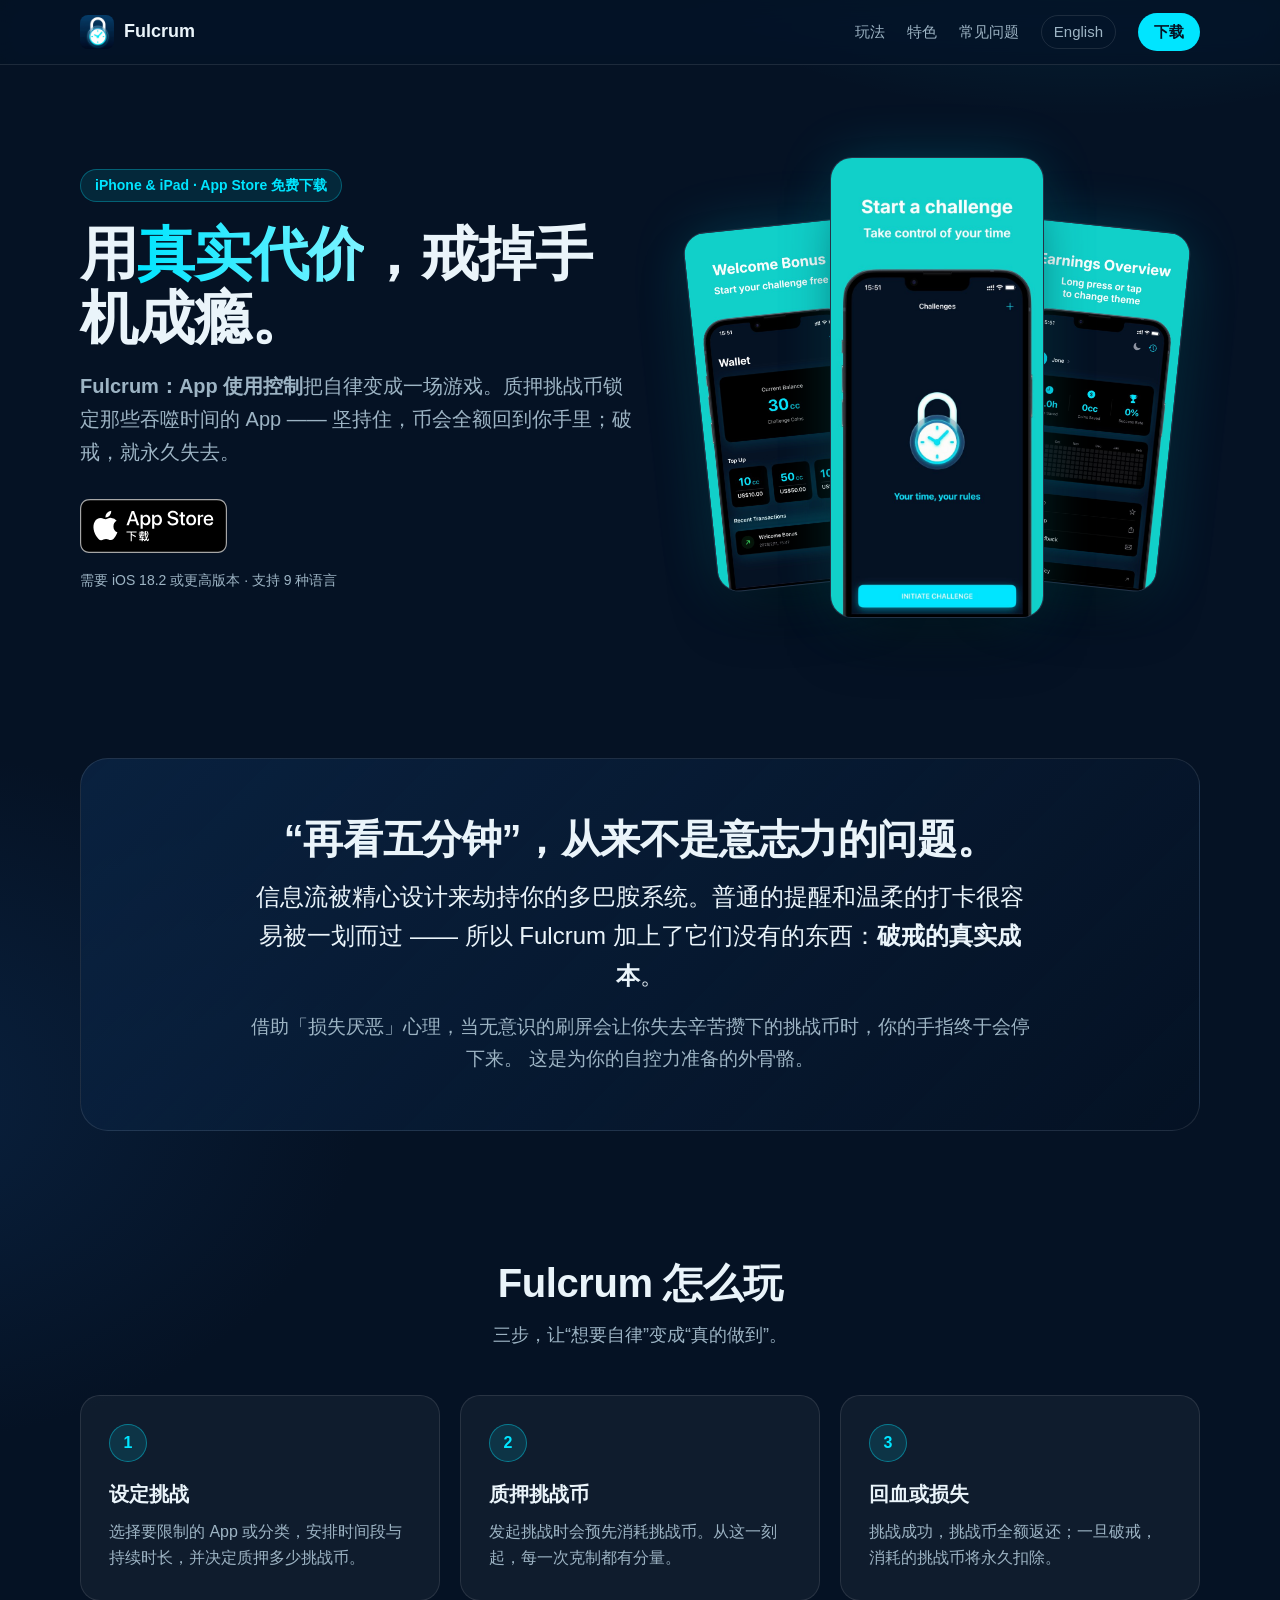
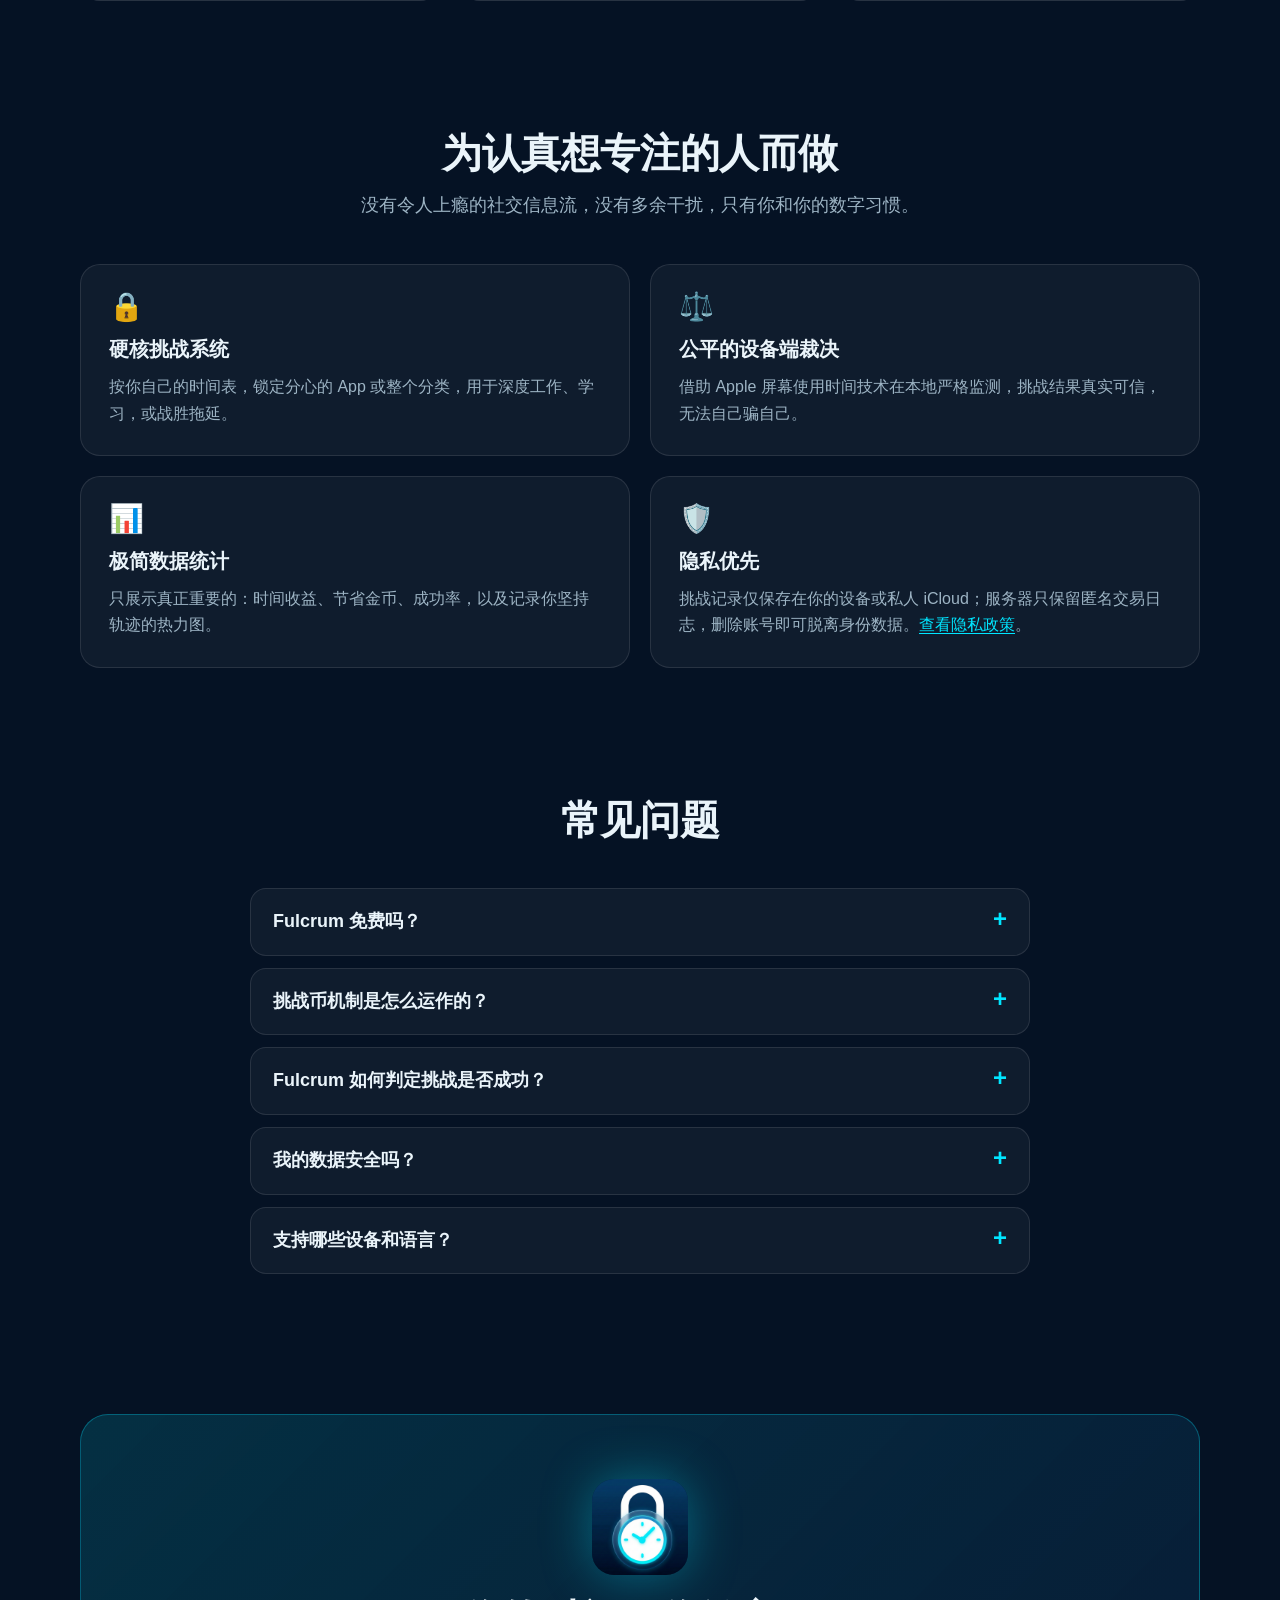
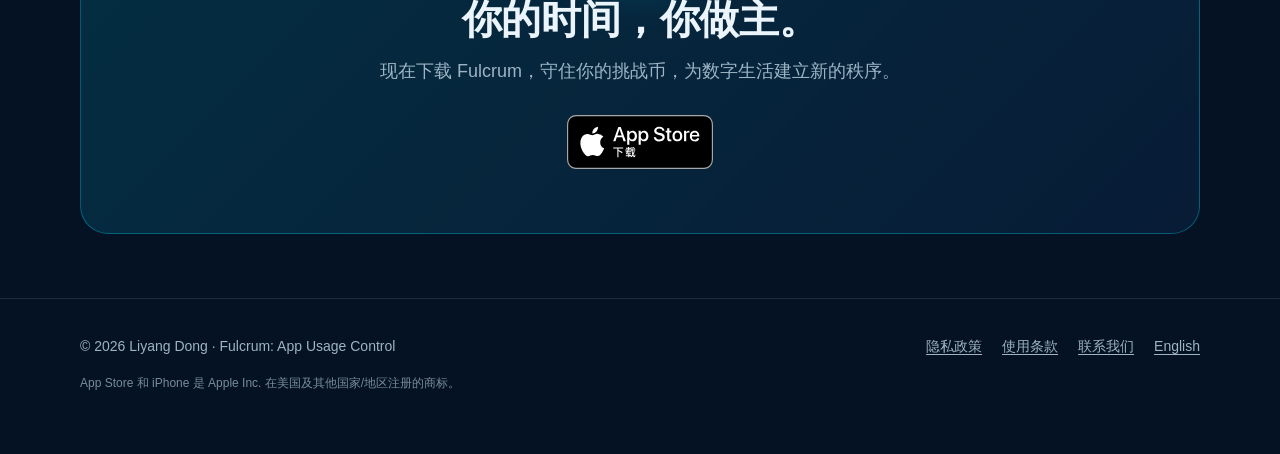
==== zh/index.html @ 0c9c8275 "Update from https://github.com/HanYu-O/AppLimit/commit/65a8d8a22ba18b634d872456c0f479a492f5ca6c" ====
<!DOCTYPE html>
<html lang="zh-Hans">

<head>
    <meta charset="UTF-8">
    <meta name="viewport" content="width=device-width, initial-scale=1">
    <title>Fulcrum：App 使用控制 – 戒手机成瘾、专注挑战 iPhone 应用</title>
    <meta name="description" content="Fulcrum 是一款游戏化的 iPhone 防沉迷应用：质押挑战币锁定分心的 App，坚持到底返还，失败则永久扣除。App Store 免费下载。">
    <meta name="keywords" content="Fulcrum, App 使用控制, 屏幕使用时间, 戒手机, 手机成瘾, 专注, 应用限制, 防沉迷, 自律, 损失厌恶, iPhone">
    <meta name="author" content="Liyang Dong">
    <meta name="robots" content="index, follow, max-image-preview:large">
    <meta name="theme-color" content="#051224">
    <meta name="apple-itunes-app" content="app-id=6755647660">

    <link rel="canonical" href="https://fulcrum.hanyu.technology/zh/">
    <link rel="alternate" hreflang="en" href="https://fulcrum.hanyu.technology/">
    <link rel="alternate" hreflang="zh-Hans" href="https://fulcrum.hanyu.technology/zh/">
    <link rel="alternate" hreflang="x-default" href="https://fulcrum.hanyu.technology/">

    <link rel="icon" type="image/png" sizes="32x32" href="../assets/favicon-32.png">
    <link rel="apple-touch-icon" href="../assets/apple-touch-icon.png">

    <meta property="og:type" content="website">
    <meta property="og:site_name" content="Fulcrum">
    <meta property="og:title" content="Fulcrum：App 使用控制 – 你的时间，你做主">
    <meta property="og:description" content="质押挑战币，锁定分心的 App，坚持专注即可赢回。一款游戏化的 iPhone 防沉迷应用。">
    <meta property="og:url" content="https://fulcrum.hanyu.technology/zh/">
    <meta property="og:image" content="https://fulcrum.hanyu.technology/assets/og-image.png">
    <meta property="og:image:width" content="1200">
    <meta property="og:image:height" content="630">
    <meta property="og:image:alt" content="Fulcrum：App 使用控制 应用图标与截图">
    <meta property="og:locale" content="zh_CN">
    <meta property="og:locale:alternate" content="en_US">
    <meta name="twitter:card" content="summary_large_image">
    <meta name="twitter:title" content="Fulcrum：App 使用控制 – 你的时间，你做主">
    <meta name="twitter:description" content="质押挑战币，锁定分心的 App，坚持专注即可赢回。">
    <meta name="twitter:image" content="https://fulcrum.hanyu.technology/assets/og-image.png">

    <link rel="preload" as="image" href="../assets/screenshot-1.jpg">
    <link rel="stylesheet" href="../assets/style.css">

    <script type="application/ld+json">
    {
      "@context": "https://schema.org",
      "@graph": [
        {
          "@type": "SoftwareApplication",
          "@id": "https://fulcrum.hanyu.technology/zh/#app",
          "name": "Fulcrum: App Usage Control",
          "alternateName": ["Fulcrum", "Fulcrum App 使用控制"],
          "description": "一款游戏化的 iPhone / iPad 防沉迷应用。质押挑战币发起专注挑战并锁定分心的 App,成功则全额返还,失败则永久扣除。",
          "applicationCategory": "UtilitiesApplication",
          "operatingSystem": "iOS 18.2 或更高版本",
          "inLanguage": ["zh-Hans", "en", "zh-Hant", "ja", "fr", "es", "de", "pt-BR", "ar"],
          "url": "https://fulcrum.hanyu.technology/zh/",
          "downloadUrl": "https://apps.apple.com/app/id6755647660",
          "installUrl": "https://apps.apple.com/app/id6755647660",
          "image": "https://fulcrum.hanyu.technology/assets/icon-512.png",
          "screenshot": [
            "https://fulcrum.hanyu.technology/assets/screenshot-1.jpg",
            "https://fulcrum.hanyu.technology/assets/screenshot-2.jpg",
            "https://fulcrum.hanyu.technology/assets/screenshot-3.jpg"
          ],
          "offers": { "@type": "Offer", "price": "0", "priceCurrency": "USD" },
          "author": { "@type": "Person", "name": "Liyang Dong" }
        },
        {
          "@type": "WebSite",
          "@id": "https://fulcrum.hanyu.technology/zh/#website",
          "name": "Fulcrum：App 使用控制",
          "url": "https://fulcrum.hanyu.technology/zh/",
          "inLanguage": "zh-Hans"
        },
        {
          "@type": "FAQPage",
          "mainEntity": [
            {
              "@type": "Question",
              "name": "Fulcrum 免费吗?",
              "acceptedAnswer": { "@type": "Answer", "text": "Fulcrum 可免费下载,新用户会获得一份新装奖励挑战币,可直接发起第一次挑战。更多挑战币可通过应用内购买自愿获取。" }
            },
            {
              "@type": "Question",
              "name": "挑战币机制是怎么运作的?",
              "acceptedAnswer": { "@type": "Answer", "text": "发起挑战时需要预先消耗一定数量的挑战币。挑战期间遵守规则直到结束,即可全额拿回;如果中途破戒、打开了被锁定的 App,消耗的挑战币将永久扣除。" }
            },
            {
              "@type": "Question",
              "name": "Fulcrum 如何判定挑战是否成功?",
              "acceptedAnswer": { "@type": "Answer", "text": "Fulcrum 使用 Apple 的屏幕使用时间技术,在设备本地监测你所选择的 App 和分类,挑战结果完全在设备端判定。" }
            },
            {
              "@type": "Question",
              "name": "我的数据安全吗?",
              "acceptedAnswer": { "@type": "Answer", "text": "挑战记录仅存储在你的设备或你的私人 iCloud 中;云端服务器只保留用于记账的匿名交易日志;删除账号后,你的身份数据会被永久脱离。" }
            },
            {
              "@type": "Question",
              "name": "支持哪些设备和语言?",
              "acceptedAnswer": { "@type": "Answer", "text": "需要 iOS 18.2 或更高版本,支持 iPhone 和 iPad。支持英语、简体中文、繁体中文、日语、法语、西班牙语、德语、巴西葡萄牙语和阿拉伯语。" }
            }
          ]
        }
      ]
    }
    </script>
</head>

<body>
    <a class="skip-link" href="#main">跳到正文</a>

    <header class="site-header">
        <div class="container nav">
            <a class="brand" href="./" aria-label="Fulcrum 首页">
                <img src="../assets/apple-touch-icon.png" alt="" width="34" height="34">
                Fulcrum
            </a>
            <nav class="nav-links" aria-label="主导航">
                <a class="hide-sm" href="#how-it-works">玩法</a>
                <a class="hide-sm" href="#features">特色</a>
                <a class="hide-sm" href="#faq">常见问题</a>
                <a class="lang-switch" href="../" hreflang="en" lang="en">English</a>
                <a class="btn-small" href="https://apps.apple.com/app/id6755647660">下载</a>
            </nav>
        </div>
    </header>

    <main id="main">
        <!-- Hero -->
        <div class="hero">
            <div class="container hero-grid">
                <div>
                    <p class="eyebrow">iPhone &amp; iPad · App Store 免费下载</p>
                    <h1>用<span class="accent">真实代价</span>，戒掉手机成瘾。</h1>
                    <p class="lead">
                        <strong>Fulcrum：App 使用控制</strong>把自律变成一场游戏。质押挑战币锁定那些吞噬时间的 App
                        &mdash;&mdash; 坚持住，币会全额回到你手里；破戒，就永久失去。
                    </p>
                    <div class="cta-row">
                        <a class="badge-link" href="https://apps.apple.com/app/id6755647660">
                            <img src="../assets/appstore-badge-zh.svg" alt="从 App Store 下载" width="162" height="54">
                        </a>
                    </div>
                    <p class="meta-line">需要 iOS 18.2 或更高版本 · 支持 9 种语言</p>
                </div>

                <div class="phones" aria-label="Fulcrum 应用截图">
                    <img class="phone left" src="../assets/screenshot-2.jpg" alt="Fulcrum 钱包页面：挑战币余额与新装奖励" width="600" height="1298">
                    <img class="phone center" src="../assets/screenshot-1.jpg" alt="Fulcrum 挑战页面：发起挑战按钮" width="600" height="1298">
                    <img class="phone right" src="../assets/screenshot-3.jpg" alt="Fulcrum 收益总览：时间收益、节省金币与成功率" width="600" height="1298">
                </div>
            </div>
        </div>

        <!-- Problem statement -->
        <section aria-labelledby="why">
            <div class="container">
                <div class="statement">
                    <h2 id="why">&ldquo;再看五分钟&rdquo;，从来不是意志力的问题。</h2>
                    <p>
                        信息流被精心设计来劫持你的多巴胺系统。普通的提醒和温柔的打卡很容易被一划而过
                        &mdash;&mdash; 所以 Fulcrum 加上了它们没有的东西：<strong>破戒的真实成本</strong>。
                    </p>
                    <p>
                        借助「损失厌恶」心理，当无意识的刷屏会让你失去辛苦攒下的挑战币时，你的手指终于会停下来。
                        这是为你的自控力准备的外骨骼。
                    </p>
                </div>
            </div>
        </section>

        <!-- How it works -->
        <section id="how-it-works" aria-labelledby="how-title">
            <div class="container">
                <div class="section-head">
                    <h2 id="how-title">Fulcrum 怎么玩</h2>
                    <p>三步，让“想要自律”变成“真的做到”。</p>
                </div>
                <div class="grid grid-3">
                    <article class="card">
                        <div class="step-num" aria-hidden="true">1</div>
                        <h3>设定挑战</h3>
                        <p>选择要限制的 App 或分类，安排时间段与持续时长，并决定质押多少挑战币。</p>
                    </article>
                    <article class="card">
                        <div class="step-num" aria-hidden="true">2</div>
                        <h3>质押挑战币</h3>
                        <p>发起挑战时会预先消耗挑战币。从这一刻起，每一次克制都有分量。</p>
                    </article>
                    <article class="card">
                        <div class="step-num" aria-hidden="true">3</div>
                        <h3>回血或损失</h3>
                        <p>挑战成功，挑战币全额返还；一旦破戒，消耗的挑战币将永久扣除。</p>
                    </article>
                </div>
            </div>
        </section>

        <!-- Features -->
        <section id="features" aria-labelledby="features-title">
            <div class="container">
                <div class="section-head">
                    <h2 id="features-title">为认真想专注的人而做</h2>
                    <p>没有令人上瘾的社交信息流，没有多余干扰，只有你和你的数字习惯。</p>
                </div>
                <div class="grid grid-2">
                    <article class="card">
                        <div class="feature-icon" aria-hidden="true">🔒</div>
                        <h3>硬核挑战系统</h3>
                        <p>按你自己的时间表，锁定分心的 App 或整个分类，用于深度工作、学习，或战胜拖延。</p>
                    </article>
                    <article class="card">
                        <div class="feature-icon" aria-hidden="true">⚖️</div>
                        <h3>公平的设备端裁决</h3>
                        <p>借助 Apple 屏幕使用时间技术在本地严格监测，挑战结果真实可信，无法自己骗自己。</p>
                    </article>
                    <article class="card">
                        <div class="feature-icon" aria-hidden="true">📊</div>
                        <h3>极简数据统计</h3>
                        <p>只展示真正重要的：时间收益、节省金币、成功率，以及记录你坚持轨迹的热力图。</p>
                    </article>
                    <article class="card">
                        <div class="feature-icon" aria-hidden="true">🛡️</div>
                        <h3>隐私优先</h3>
                        <p>挑战记录仅保存在你的设备或私人 iCloud；服务器只保留匿名交易日志，删除账号即可脱离身份数据。<a href="../Privacy%20Policy.html">查看隐私政策</a>。</p>
                    </article>
                </div>
            </div>
        </section>

        <!-- FAQ -->
        <section id="faq" aria-labelledby="faq-title">
            <div class="container">
                <div class="section-head">
                    <h2 id="faq-title">常见问题</h2>
                </div>
                <div class="faq">
                    <details>
                        <summary>Fulcrum 免费吗？</summary>
                        <p>Fulcrum 可免费下载，新用户会获得一份新装奖励挑战币，可直接发起第一次挑战。更多挑战币可通过应用内购买自愿获取。</p>
                    </details>
                    <details>
                        <summary>挑战币机制是怎么运作的？</summary>
                        <p>发起挑战时需要预先消耗一定数量的挑战币。挑战期间遵守规则直到结束，即可全额拿回；如果中途破戒、打开了被锁定的 App，消耗的挑战币将永久扣除。</p>
                    </details>
                    <details>
                        <summary>Fulcrum 如何判定挑战是否成功？</summary>
                        <p>Fulcrum 使用 Apple 的屏幕使用时间技术，在设备本地监测你所选择的 App 和分类，挑战结果完全在设备端判定。</p>
                    </details>
                    <details>
                        <summary>我的数据安全吗？</summary>
                        <p>挑战记录仅存储在你的设备或你的私人 iCloud 中；云端服务器只保留用于记账的匿名交易日志；删除账号后，你的身份数据会被永久脱离。</p>
                    </details>
                    <details>
                        <summary>支持哪些设备和语言？</summary>
                        <p>需要 iOS 18.2 或更高版本，支持 iPhone 和 iPad。支持英语、简体中文、繁体中文、日语、法语、西班牙语、德语、巴西葡萄牙语和阿拉伯语。</p>
                    </details>
                </div>
            </div>
        </section>

        <!-- Final CTA -->
        <section class="final-cta" aria-labelledby="cta-title">
            <div class="container">
                <div class="box">
                    <img class="app-icon" src="../assets/icon-512.png" alt="Fulcrum 应用图标" width="96" height="96" loading="lazy">
                    <h2 id="cta-title">你的时间，你做主。</h2>
                    <p>现在下载 Fulcrum，守住你的挑战币，为数字生活建立新的秩序。</p>
                    <div class="cta-row">
                        <a class="badge-link" href="https://apps.apple.com/app/id6755647660">
                            <img src="../assets/appstore-badge-zh.svg" alt="从 App Store 下载" width="162" height="54" loading="lazy">
                        </a>
                    </div>
                </div>
            </div>
        </section>
    </main>

    <footer class="site-footer">
        <div class="container">
            <div class="footer-inner">
                <div>&copy; 2026 Liyang Dong · Fulcrum: App Usage Control</div>
                <nav class="footer-links" aria-label="页脚">
                    <a href="../Privacy%20Policy.html">隐私政策</a>
                    <a href="../Terms%20%26%20Conditions.html">使用条款</a>
                    <a href="mailto:hanyu0929@gmail.com">联系我们</a>
                    <a href="../" hreflang="en" lang="en">English</a>
                </nav>
            </div>
            <p class="disclaimer">App Store 和 iPhone 是 Apple Inc. 在美国及其他国家/地区注册的商标。</p>
        </div>
    </footer>
</body>

</html>
---- assets/style.css ----
/* Fulcrum 宣传页样式 — 主题色取自 App 内 AppTheme (#00E5FF / #051224 / #0A2342) */
:root {
    --cyan: #00e5ff;
    --cyan-soft: #5fb8c9;
    --navy: #051224;
    --deep: #0a2342;
    --card: rgba(255, 255, 255, 0.045);
    --card-border: rgba(255, 255, 255, 0.1);
    --text: #eaf4fa;
    --muted: #9db4c4;
    --radius: 20px;
    --max: 1120px;
}

*,
*::before,
*::after {
    box-sizing: border-box;
}

html {
    scroll-behavior: smooth;
    -webkit-text-size-adjust: 100%;
}

body {
    margin: 0;
    font-family: -apple-system, BlinkMacSystemFont, "SF Pro Text", "Segoe UI", "PingFang SC", "Hiragino Sans GB",
        "Microsoft YaHei", Roboto, Helvetica, Arial, sans-serif;
    line-height: 1.65;
    color: var(--text);
    background: var(--navy);
    background-image:
        radial-gradient(900px 500px at 85% -5%, rgba(0, 229, 255, 0.16), transparent 60%),
        radial-gradient(700px 500px at -10% 30%, rgba(10, 35, 66, 0.9), transparent 70%);
    background-repeat: no-repeat;
}

img {
    max-width: 100%;
    height: auto;
    display: block;
}

a {
    color: var(--cyan);
    text-underline-offset: 3px;
}

a:focus-visible,
button:focus-visible {
    outline: 3px solid var(--cyan);
    outline-offset: 3px;
    border-radius: 8px;
}

.container {
    width: min(100% - 40px, var(--max));
    margin-inline: auto;
}

.skip-link {
    position: absolute;
    left: -999px;
    top: 8px;
    background: var(--cyan);
    color: var(--navy);
    padding: 8px 14px;
    border-radius: 8px;
    z-index: 100;
}

.skip-link:focus {
    left: 8px;
}

/* ---------- Header ---------- */
.site-header {
    position: sticky;
    top: 0;
    z-index: 50;
    background: rgba(5, 18, 36, 0.78);
    backdrop-filter: saturate(160%) blur(14px);
    -webkit-backdrop-filter: saturate(160%) blur(14px);
    border-bottom: 1px solid var(--card-border);
}

.nav {
    display: flex;
    align-items: center;
    justify-content: space-between;
    gap: 16px;
    min-height: 64px;
}

.brand {
    display: flex;
    align-items: center;
    gap: 10px;
    color: var(--text);
    font-weight: 700;
    font-size: 18px;
    text-decoration: none;
}

.brand img {
    width: 34px;
    height: 34px;
    border-radius: 8px;
}

.nav-links {
    display: flex;
    align-items: center;
    gap: 22px;
}

.nav-links a {
    color: var(--muted);
    text-decoration: none;
    font-size: 15px;
}

.nav-links a:hover {
    color: var(--text);
}

.lang-switch {
    border: 1px solid var(--card-border);
    border-radius: 999px;
    padding: 4px 12px;
}

.btn-small {
    background: var(--cyan);
    color: var(--navy) !important;
    font-weight: 700;
    padding: 7px 16px;
    border-radius: 999px;
}

@media (max-width: 760px) {
    .nav-links .hide-sm {
        display: none;
    }
}

/* ---------- Hero ---------- */
.hero {
    padding: 72px 0 56px;
}

.hero-grid {
    display: grid;
    grid-template-columns: 1.05fr 1fr;
    align-items: center;
    gap: 40px;
}

.eyebrow {
    display: inline-block;
    color: var(--cyan);
    background: rgba(0, 229, 255, 0.1);
    border: 1px solid rgba(0, 229, 255, 0.3);
    border-radius: 999px;
    padding: 4px 14px;
    font-size: 14px;
    font-weight: 600;
    margin: 0 0 20px;
}

h1 {
    font-size: clamp(34px, 5.2vw, 58px);
    line-height: 1.1;
    letter-spacing: -0.02em;
    margin: 0 0 20px;
}

h1 .accent {
    background: linear-gradient(90deg, var(--cyan), #7df3ff);
    -webkit-background-clip: text;
    background-clip: text;
    color: transparent;
}

.lead {
    font-size: clamp(17px, 2vw, 20px);
    color: var(--muted);
    margin: 0 0 30px;
    max-width: 34em;
}

.cta-row {
    display: flex;
    flex-wrap: wrap;
    align-items: center;
    gap: 18px;
}

.badge-link {
    display: inline-block;
    line-height: 0;
    transition: transform 0.2s ease;
}

.badge-link:hover {
    transform: translateY(-2px);
}

.badge-link img {
    height: 54px;
    width: auto;
}

.meta-line {
    color: var(--muted);
    font-size: 14px;
    margin-top: 16px;
}

/* 三张截图扇形排列 */
.phones {
    display: flex;
    justify-content: center;
    align-items: center;
    padding: 20px 0;
}

.hero-grid > * {
    min-width: 0;
}

.phone {
    border-radius: 22px;
    border: 1px solid var(--card-border);
    box-shadow: 0 30px 60px -20px rgba(0, 0, 0, 0.7), 0 0 60px -10px rgba(0, 229, 255, 0.25);
    width: min(26vw, 168px);
    background: #0b1c33;
}

.phone.center {
    width: min(34vw, 214px);
    z-index: 2;
}

.phone.left {
    transform: rotate(-6deg) translateY(18px);
    margin-right: -36px;
}

.phone.right {
    transform: rotate(6deg) translateY(18px);
    margin-left: -36px;
}

@media (max-width: 860px) {
    .hero {
        padding-top: 44px;
    }
    .hero-grid {
        grid-template-columns: 1fr;
    }
    .phones {
        order: 2;
    }
}

/* ---------- Sections ---------- */
section {
    padding: 64px 0;
}

.section-head {
    text-align: center;
    max-width: 720px;
    margin: 0 auto 44px;
}

h2 {
    font-size: clamp(28px, 3.8vw, 40px);
    line-height: 1.2;
    letter-spacing: -0.01em;
    margin: 0 0 14px;
}

.section-head p {
    color: var(--muted);
    font-size: 18px;
    margin: 0;
}

h3 {
    font-size: 20px;
    margin: 0 0 8px;
}

.grid {
    display: grid;
    gap: 20px;
}

.grid-3 {
    grid-template-columns: repeat(3, 1fr);
}

.grid-2 {
    grid-template-columns: repeat(2, 1fr);
}

@media (max-width: 860px) {
    .grid-3,
    .grid-2 {
        grid-template-columns: 1fr;
    }
}

.card {
    background: var(--card);
    border: 1px solid var(--card-border);
    border-radius: var(--radius);
    padding: 28px;
}

.card p {
    color: var(--muted);
    margin: 0;
}

.step-num {
    display: inline-grid;
    place-items: center;
    width: 38px;
    height: 38px;
    border-radius: 50%;
    background: rgba(0, 229, 255, 0.12);
    border: 1px solid rgba(0, 229, 255, 0.4);
    color: var(--cyan);
    font-weight: 800;
    margin-bottom: 16px;
}

.feature-icon {
    font-size: 28px;
    margin-bottom: 12px;
    line-height: 1;
}

.statement {
    background: linear-gradient(135deg, rgba(10, 35, 66, 0.9), rgba(5, 18, 36, 0.4));
    border: 1px solid var(--card-border);
    border-radius: 28px;
    padding: clamp(28px, 5vw, 56px);
    text-align: center;
}

.statement p {
    font-size: clamp(18px, 2.4vw, 24px);
    max-width: 780px;
    margin: 0 auto;
    color: var(--text);
}

.statement p + p {
    margin-top: 16px;
    color: var(--muted);
    font-size: clamp(16px, 2vw, 19px);
}

/* ---------- FAQ ---------- */
.faq {
    max-width: 780px;
    margin: 0 auto;
}

details {
    background: var(--card);
    border: 1px solid var(--card-border);
    border-radius: 16px;
    padding: 0 22px;
    margin-bottom: 12px;
}

summary {
    cursor: pointer;
    list-style: none;
    font-weight: 600;
    font-size: 18px;
    padding: 18px 0;
    display: flex;
    justify-content: space-between;
    gap: 16px;
}

summary::-webkit-details-marker {
    display: none;
}

summary::after {
    content: "+";
    color: var(--cyan);
    font-size: 24px;
    line-height: 1;
}

details[open] summary::after {
    content: "–";
}

details p {
    margin: 0 0 18px;
    color: var(--muted);
}

/* ---------- Final CTA ---------- */
.final-cta {
    text-align: center;
}

.final-cta .cta-row {
    justify-content: center;
}

.final-cta .box {
    background: linear-gradient(135deg, rgba(0, 229, 255, 0.14), rgba(10, 35, 66, 0.6));
    border: 1px solid rgba(0, 229, 255, 0.3);
    border-radius: 28px;
    padding: clamp(36px, 6vw, 64px) 24px;
}

.final-cta .app-icon {
    width: 96px;
    height: 96px;
    border-radius: 22px;
    margin: 0 auto 20px;
    box-shadow: 0 0 50px rgba(0, 229, 255, 0.35);
}

.final-cta p {
    color: var(--muted);
    font-size: 18px;
    margin: 0 auto 28px;
    max-width: 560px;
}

/* ---------- Footer ---------- */
.site-footer {
    border-top: 1px solid var(--card-border);
    padding: 36px 0 48px;
    color: var(--muted);
    font-size: 14px;
}

.footer-inner {
    display: flex;
    flex-wrap: wrap;
    justify-content: space-between;
    gap: 16px;
}

.footer-links {
    display: flex;
    flex-wrap: wrap;
    gap: 20px;
}

.footer-links a {
    color: var(--muted);
}

.footer-links a:hover {
    color: var(--text);
}

.disclaimer {
    margin-top: 16px;
    font-size: 12px;
    opacity: 0.75;
}

@media (prefers-reduced-motion: reduce) {
    html {
        scroll-behavior: auto;
    }
    .badge-link {
        transition: none;
    }
}
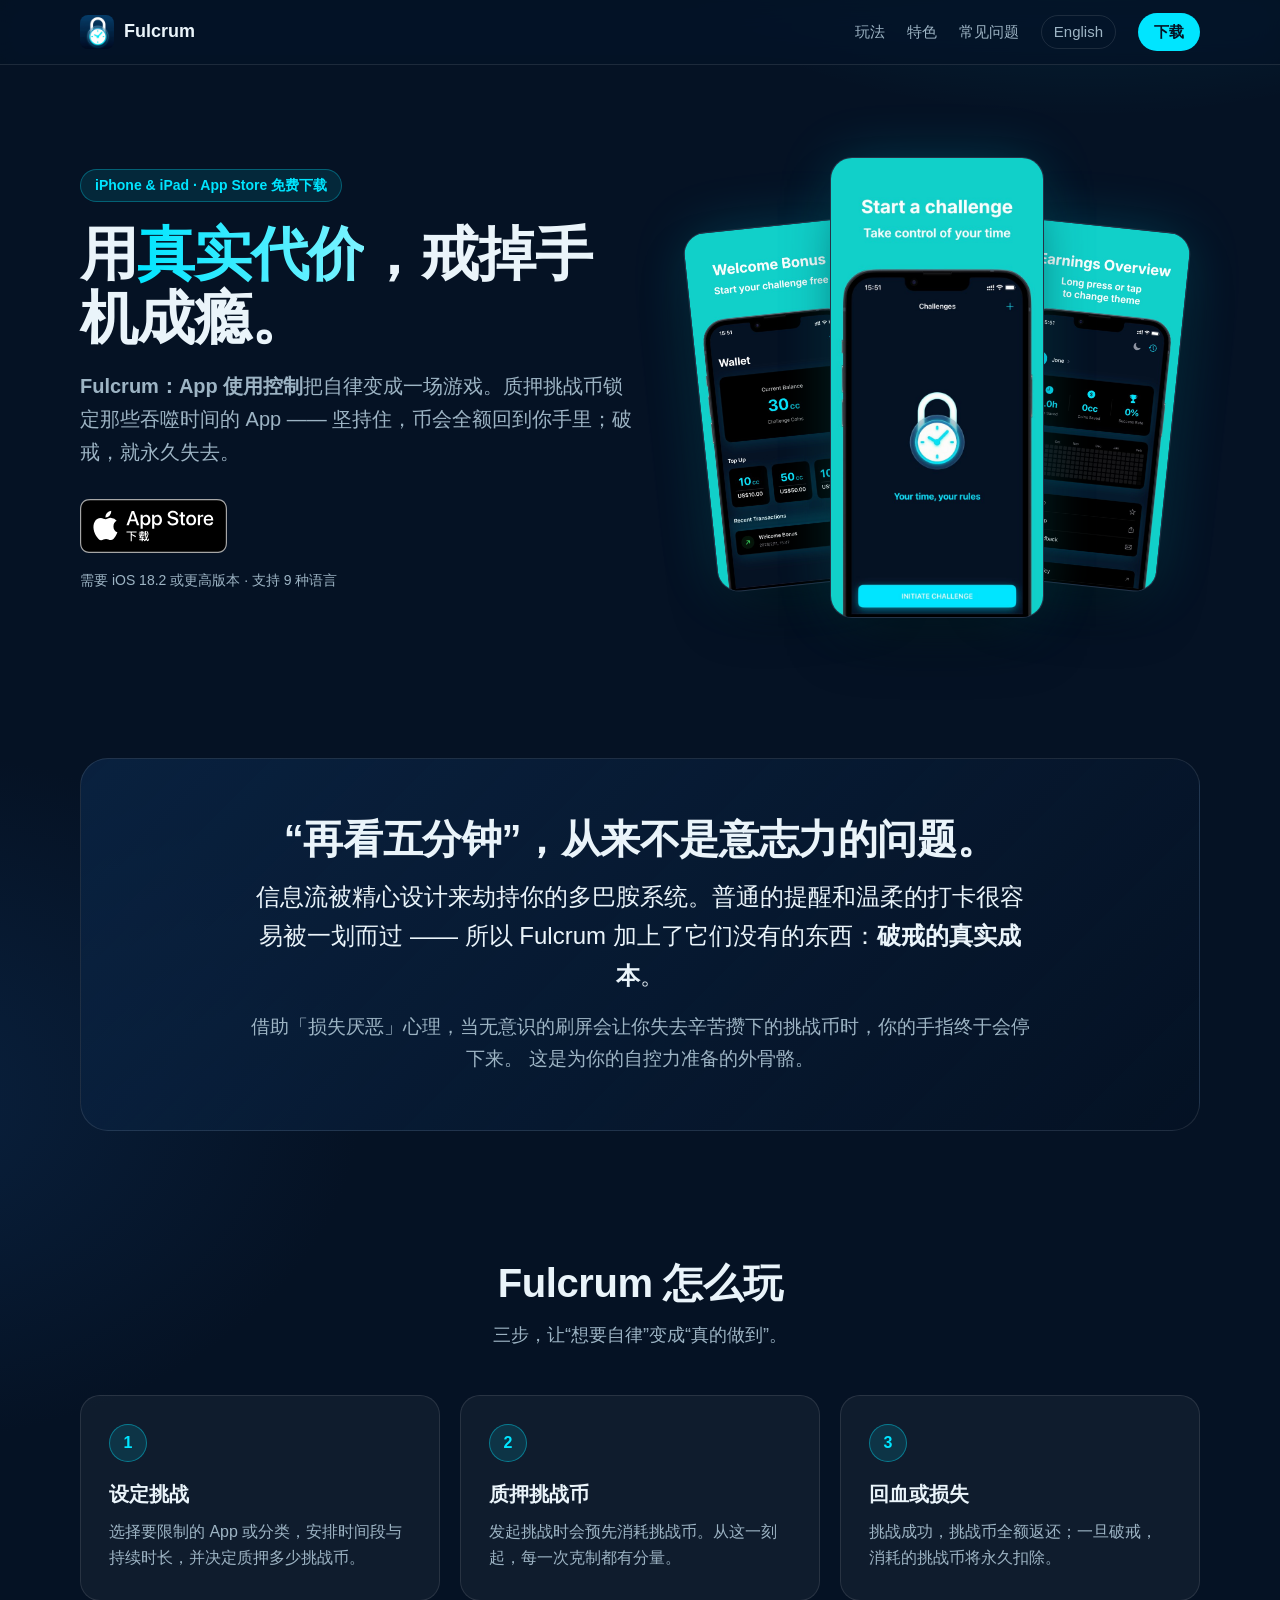
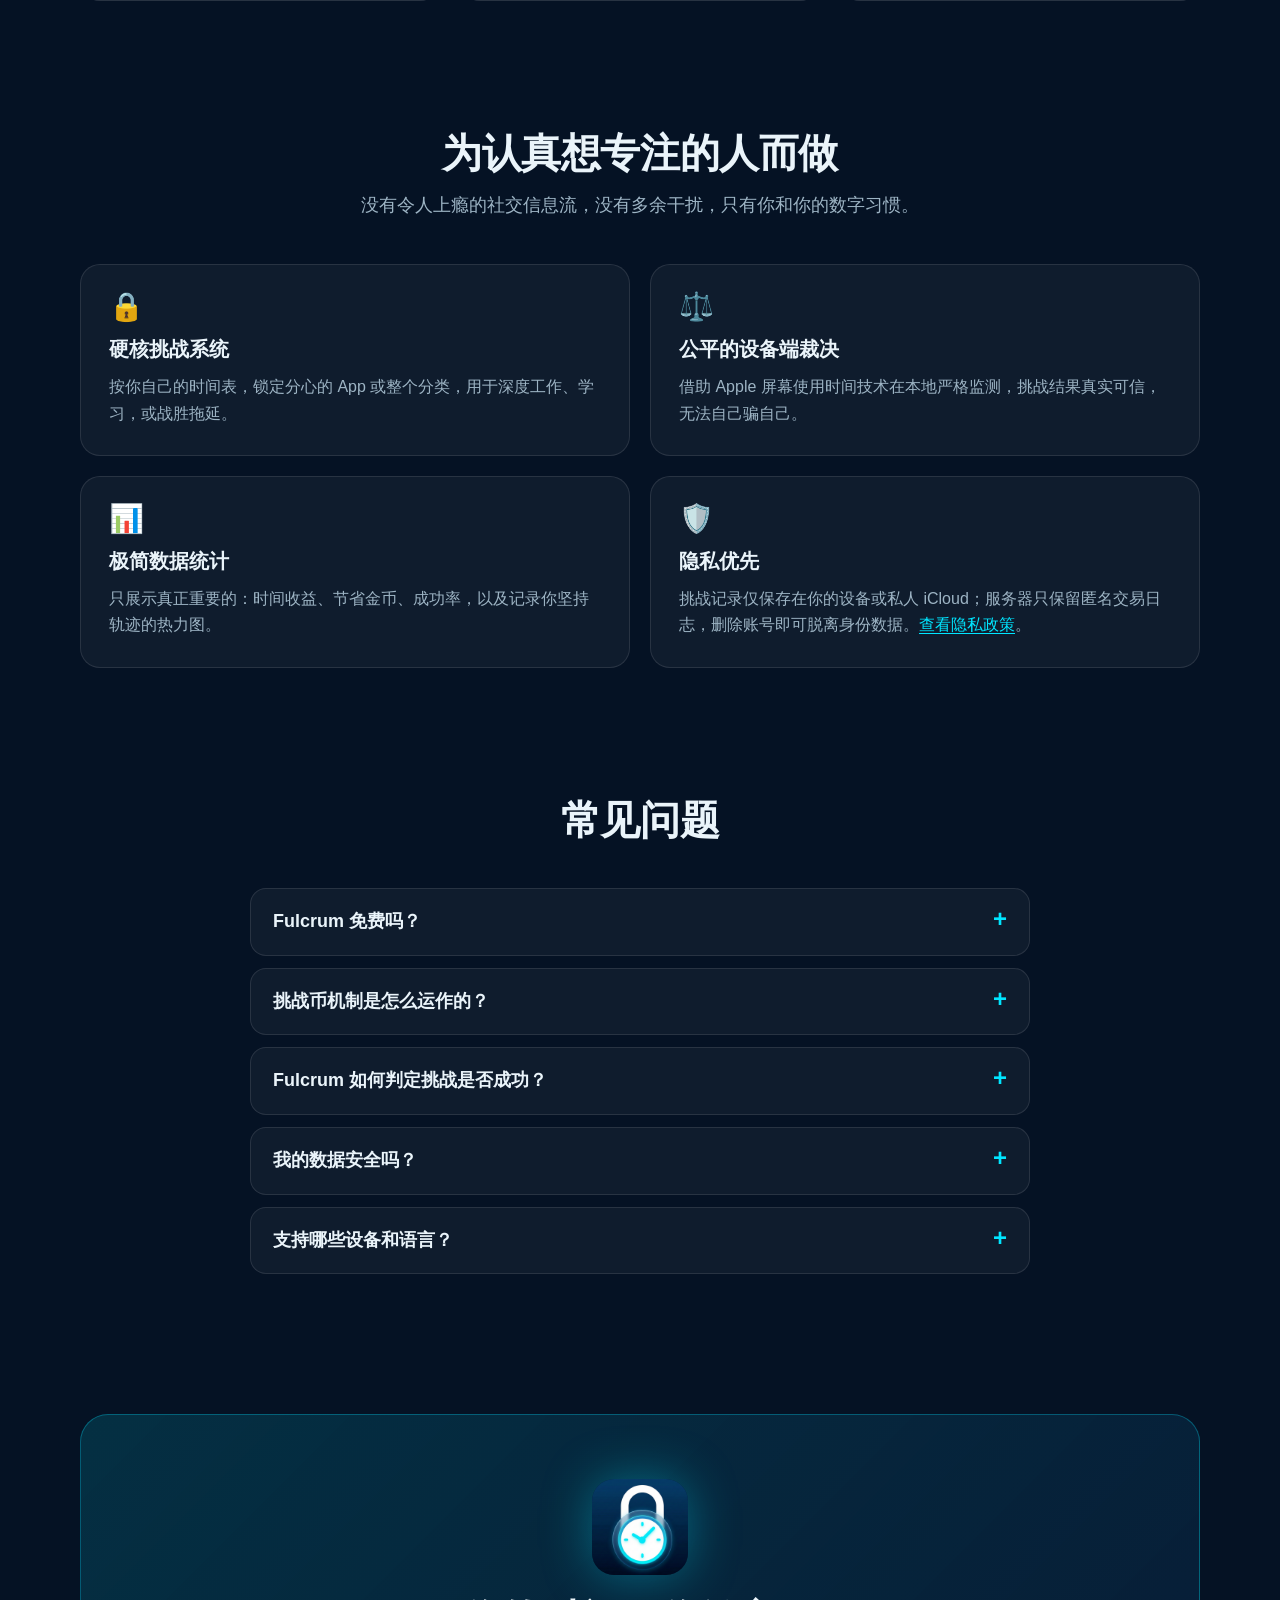
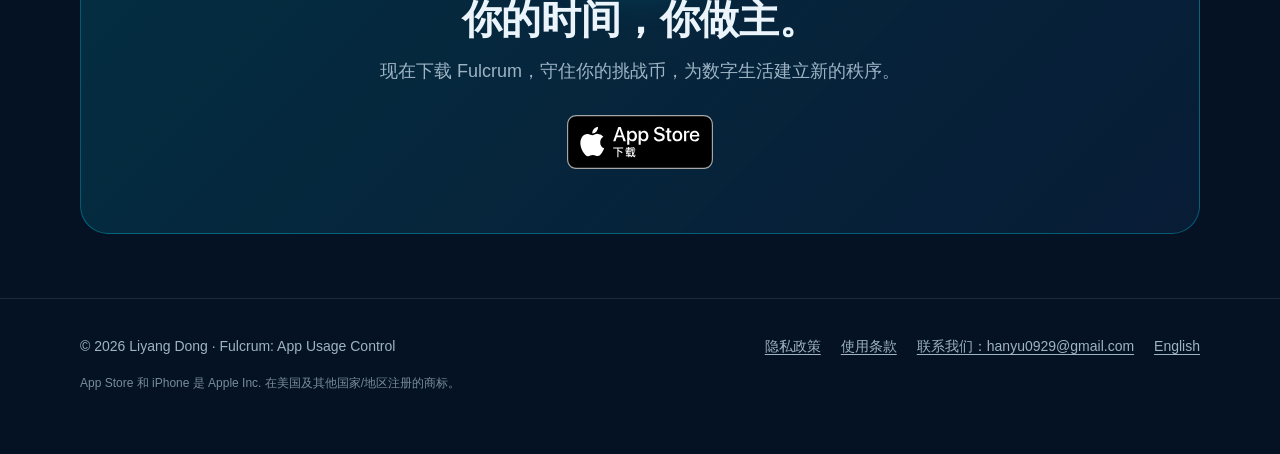
==== commit 27e6b650: "Update from https://github.com/HanYu-O/AppLimit/commit/8bd1254b26d2eacf4538bc85d9f42bc055a29f84" ====
--- a/zh/index.html
+++ b/zh/index.html
@@ -53,8 +53,8 @@
           "operatingSystem": "iOS 18.2 或更高版本",
           "inLanguage": ["zh-Hans", "en", "zh-Hant", "ja", "fr", "es", "de", "pt-BR", "ar"],
           "url": "https://fulcrum.hanyu.technology/zh/",
-          "downloadUrl": "https://apps.apple.com/app/id6755647660",
-          "installUrl": "https://apps.apple.com/app/id6755647660",
+          "downloadUrl": "https://apps.apple.com/cn/app/fulcrum-app-usage-control/id6755647660",
+          "installUrl": "https://apps.apple.com/cn/app/fulcrum-app-usage-control/id6755647660",
           "image": "https://fulcrum.hanyu.technology/assets/icon-512.png",
           "screenshot": [
             "https://fulcrum.hanyu.technology/assets/screenshot-1.jpg",
@@ -120,7 +120,7 @@
                 <a class="hide-sm" href="#features">特色</a>
                 <a class="hide-sm" href="#faq">常见问题</a>
                 <a class="lang-switch" href="../" hreflang="en" lang="en">English</a>
-                <a class="btn-small" href="https://apps.apple.com/app/id6755647660">下载</a>
+                <a class="btn-small" href="https://apps.apple.com/cn/app/fulcrum-app-usage-control/id6755647660">下载</a>
             </nav>
         </div>
     </header>
@@ -137,7 +137,7 @@
                         &mdash;&mdash; 坚持住，币会全额回到你手里；破戒，就永久失去。
                     </p>
                     <div class="cta-row">
-                        <a class="badge-link" href="https://apps.apple.com/app/id6755647660">
+                        <a class="badge-link" href="https://apps.apple.com/cn/app/fulcrum-app-usage-control/id6755647660">
                             <img src="../assets/appstore-badge-zh.svg" alt="从 App Store 下载" width="162" height="54">
                         </a>
                     </div>
@@ -267,7 +267,7 @@
                     <h2 id="cta-title">你的时间，你做主。</h2>
                     <p>现在下载 Fulcrum，守住你的挑战币，为数字生活建立新的秩序。</p>
                     <div class="cta-row">
-                        <a class="badge-link" href="https://apps.apple.com/app/id6755647660">
+                        <a class="badge-link" href="https://apps.apple.com/cn/app/fulcrum-app-usage-control/id6755647660">
                             <img src="../assets/appstore-badge-zh.svg" alt="从 App Store 下载" width="162" height="54" loading="lazy">
                         </a>
                     </div>
@@ -283,13 +283,15 @@
                 <nav class="footer-links" aria-label="页脚">
                     <a href="../Privacy%20Policy.html">隐私政策</a>
                     <a href="../Terms%20%26%20Conditions.html">使用条款</a>
-                    <a href="mailto:hanyu0929@gmail.com">联系我们</a>
+                    <a href="mailto:hanyu0929@gmail.com" class="copy-email" data-email="hanyu0929@gmail.com" data-copied="邮箱已复制">联系我们：hanyu0929@gmail.com</a>
+                    <span class="copy-tip" role="status" aria-live="polite"></span>
                     <a href="../" hreflang="en" lang="en">English</a>
                 </nav>
             </div>
             <p class="disclaimer">App Store 和 iPhone 是 Apple Inc. 在美国及其他国家/地区注册的商标。</p>
         </div>
     </footer>
+    <script src="../assets/site.js" defer></script>
 </body>
 
 </html>
--- a/assets/style.css
+++ b/assets/style.css
@@ -477,6 +477,14 @@
     opacity: 0.75;
 }
 
+.copy-tip {
+    color: var(--cyan);
+}
+
+.copy-tip:empty {
+    display: none;
+}
+
 @media (prefers-reduced-motion: reduce) {
     html {
         scroll-behavior: auto;
